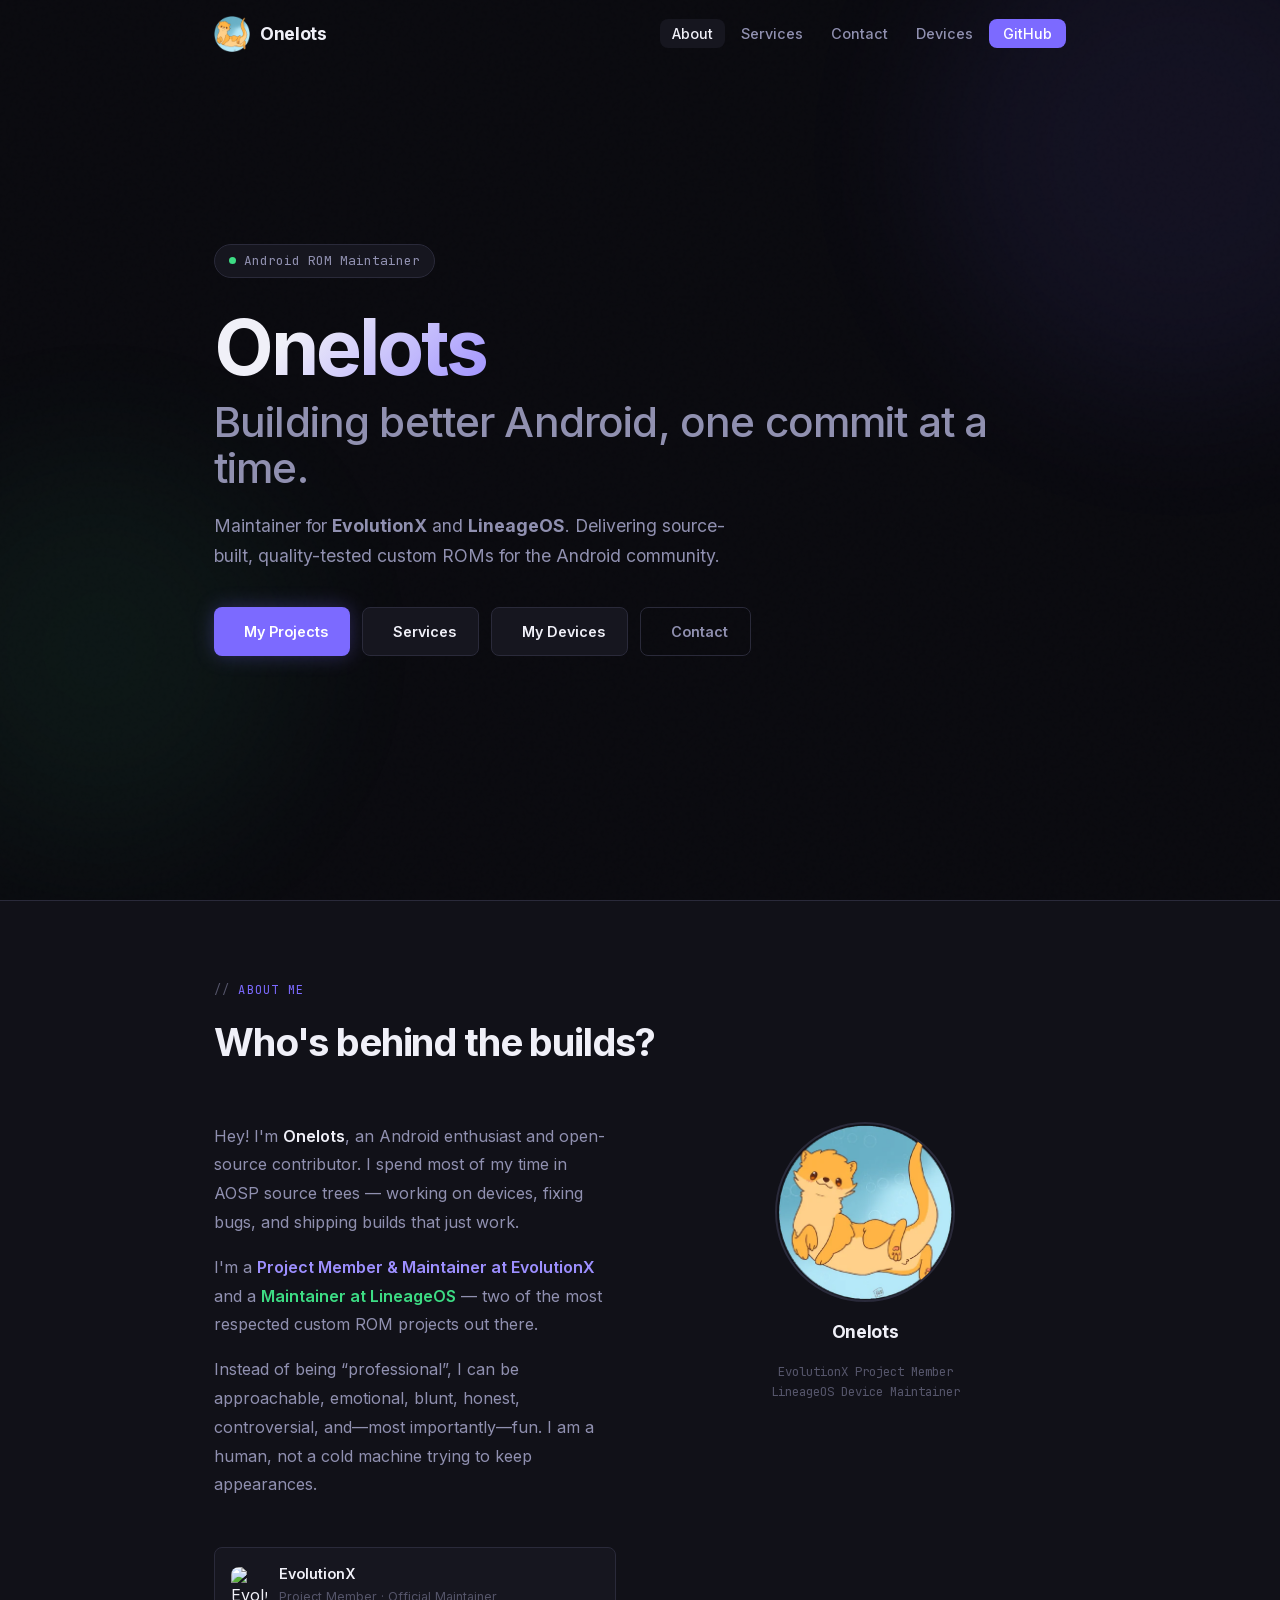
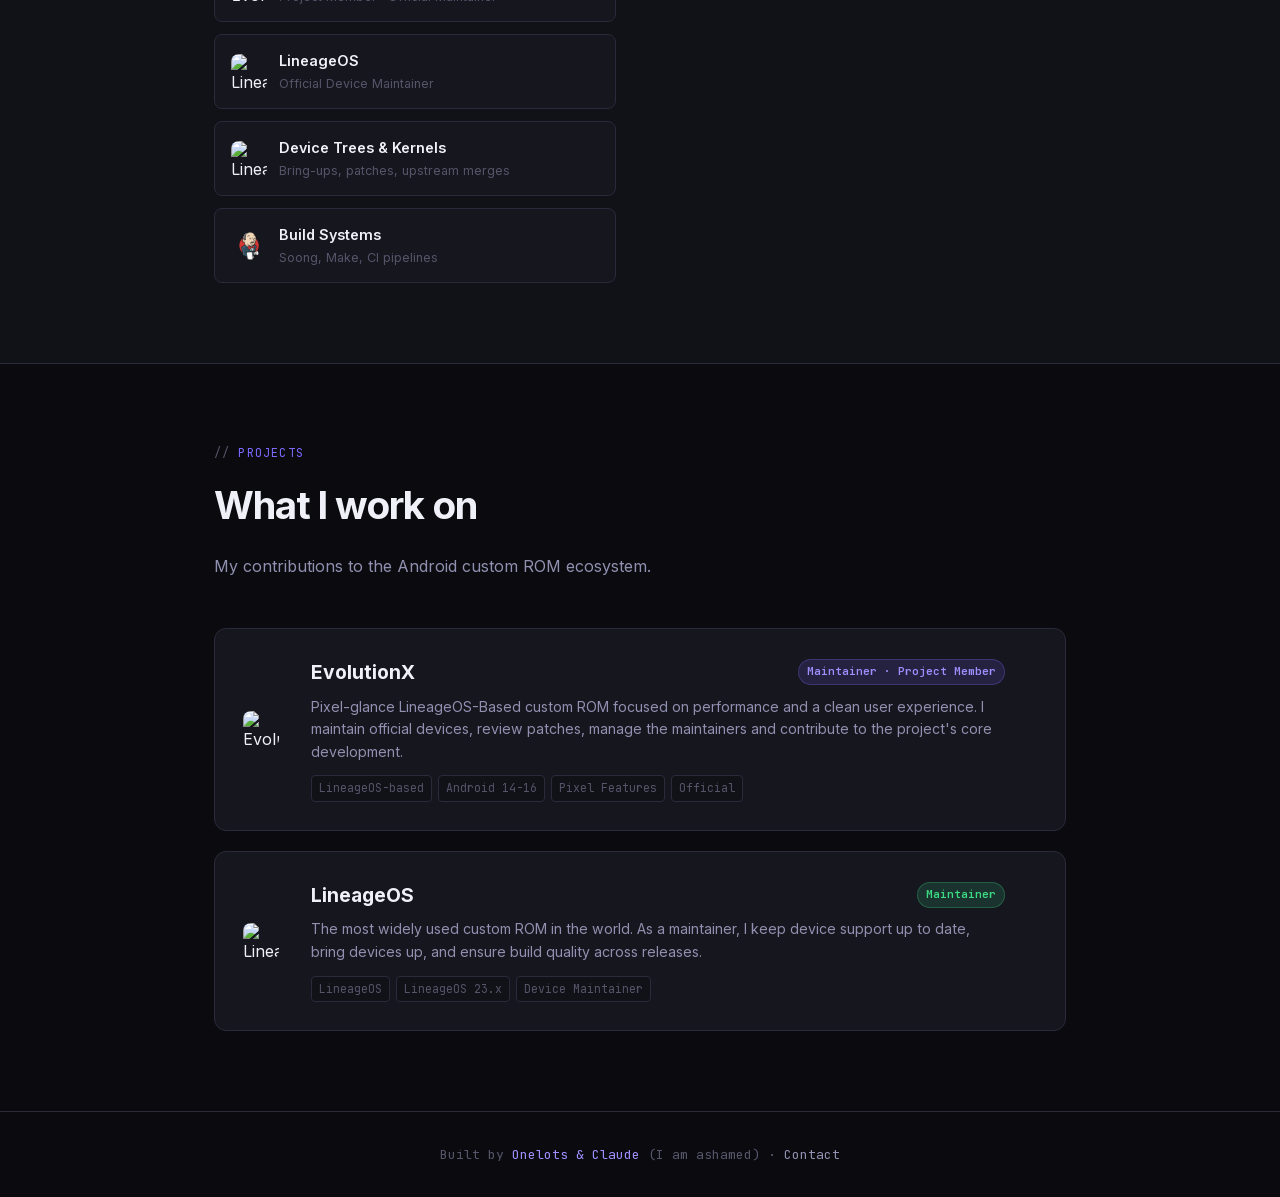
==== index.html @ 6914c59f "www: Self-host the fonts Change-Id: I9ab066a4219d191c04731a3b0b9db0d600e67d98 Signed-off-by: Onelots" ====
<!DOCTYPE html>
<html lang="en">
<head>
    <meta name="description" content="Maintainer for EvolutionX and LineageOS. Building better Android, one commit at a time.">
    <meta name="author" content="Onelots">

    <meta property="og:type" content="website">
    <meta property="og:site_name" content="Onelots">
    <meta property="og:url" content="https://onelots.org/index.html">
    <meta property="og:title" content="Onelots — Android ROM Maintainer">
    <meta property="og:description" content="Maintainer for EvolutionX and LineageOS. Building better Android, one commit at a time.">
    <meta property="og:image" content="https://github.com/onelots.png">
    <meta property="og:image:width" content="460">
    <meta property="og:image:height" content="460">
    <meta property="og:locale" content="en_US">

<meta name="theme-color" content="#167C80">
    <meta charset="UTF-8">
    <meta name="viewport" content="width=device-width, initial-scale=1.0">
    <title>Onelots — Android ROM Maintainer</title>
    <link rel="icon" type="image/png" href="img/onelots.png">
    <link rel="stylesheet" href="css/style.css">
    <link rel="preload" href="fonts/inter.woff2" as="font" type="font/woff2" crossorigin>
    <script src="https://unpkg.com/feather-icons"></script>
</head>
<body>

    <!-- HEADER -->
    <header id="main-header">
        <div class="container">
            <a href="index.html" class="logo">
                    <!-- Good ol' Onelots pfp -->
                    <img 
                        src="img/onelots.webp" 
                        alt="LineageOS" 
                        class="project-org-logo"
                    >
                Onelots
            </a>
            <nav>
                <ul>
                    <li><a href="index.html" class="active">About</a></li>
                    <li><a href="services.html">Services</a></li>
                    <li><a href="contact.html">Contact</a></li>
                    <li><a href="devices.html">Devices</a></li>
                    <li><a href="https://github.com/onelots" target="_blank" class="nav-cta">GitHub</a></li>
                </ul>
            </nav>
            <button class="mobile-menu-btn" id="mobileMenuBtn" aria-label="Menu">
                <i data-feather="menu"></i>
            </button>
        </div>
    </header>

    <!-- MOBILE NAV -->
    <div class="mobile-nav" id="mobileNav">
        <div class="mobile-nav-header">
            <a href="index.html" class="logo">onelots<span>.</span></a>
            <button class="mobile-close" id="mobileClose" aria-label="Close">
                <i data-feather="x" style="width:24px;height:24px;"></i>
            </button>
        </div>

        <nav class="mobile-nav-links">
            <a href="index.html"><span class="mn-num">01</span>About</a>
            <a href="services.html"><span class="mn-num">02</span>Services</a>
            <a href="contact.html"><span class="mn-num">03</span>Contact</a>
            <a href="devices.html"><span class="mn-num">04</span>Devices</a>
        </nav>

        <div class="mobile-nav-footer">
            <a href="https://github.com/onelots" target="_blank" class="mn-github">
                <i data-feather="github"></i> GitHub
            </a>
        </div>
    </div>

    <!-- HERO -->
    <section id="hero">
        <div class="hero-bg">
            <div class="hero-orb hero-orb-1"></div>
            <div class="hero-orb hero-orb-2"></div>
        </div>
        <div class="container">
            <div class="hero-content">
                <div class="hero-badge">
                    <span class="dot"></span>
                    Android ROM Maintainer
                </div>
                <h1 class="hero-title">
                    <span class="name">Onelots</span>
                    <span class="subtitle">Building better Android, one commit at a time.</span>
                </h1>
                <p class="hero-desc">
                    Maintainer for <strong>EvolutionX</strong> and <strong>LineageOS</strong>.
                    Delivering source-built, quality-tested custom ROMs for the Android community.
                </p>
                <div class="hero-actions">
                    <a href="#projects" class="btn btn-primary">
                        <i data-feather="layers"></i>
                        My Projects
                    </a>
                    <a href="services.html" class="btn btn-secondary">
                        <i data-feather="server"></i>
                        Services
                    </a>
                    <a href="devices.html" class="btn btn-secondary">
                        <i data-feather="smartphone"></i>
                        My Devices
                    </a>
                    <a href="contact.html" class="btn btn-ghost">
                        <i data-feather="send"></i>
                        Contact
                    </a>
                </div>
            </div>
        </div>
    </section>

    <div class="divider"></div>

    <!-- ABOUT -->
    <section id="about">
        <div class="container">
            <div class="section-header">
                <p class="section-label">About me</p>
                <h2 class="section-title">Who's behind the builds?</h2>
            </div>
            <div class="about-grid">
                <div class="about-text">
                    <p>
                        Hey! I'm <strong>Onelots</strong>, an Android enthusiast and open-source
                        contributor. I spend most of my time in AOSP source trees —
                        working on devices, fixing bugs, and shipping builds that just work.
                    </p>
                    <p>
                        I'm a <span class="highlight-accent">Project Member & Maintainer at EvolutionX</span>
                        and a <span class="highlight-green">Maintainer at LineageOS</span> — two of the
                        most respected custom ROM projects out there.
                    </p>
                    <p>
                        Instead of being “professional”, I can be approachable, emotional, blunt,
                        honest, controversial, and—most importantly—fun. I am a human, not a cold machine
                        trying to keep appearances.
                    </p>
                </div>

                <!-- Avatar + Info -->
            <div>
                <div class="about-avatar" style="margin-bottom: 24px;">
                    <div class="avatar-wrapper">
                        <div class="avatar-ring"></div>
                        <img src="img/onelots.webp" alt="Onelots" class="avatar-img" />
                    </div>
                    <div class="avatar-name">Onelots</div>
                    <div class="avatar-role">
                        EvolutionX Project Member<br>LineageOS Device Maintainer
                    </div>
                </div>
            </div>
                <div class="info-list">
                    <div class="info-item">
                    <!-- EvolutionX -->
                    <img 
                        src="https://github.com/evolution-x.png" 
                        alt="EvolutionX" 
                        class="project-org-logo"
                    >
                        <div class="info-content">
                            <div class="info-name">EvolutionX</div>
                            <div class="info-desc">Project Member · Official Maintainer</div>
                        </div>
                    </div>
                    <div class="info-item">
                    <!-- LineageOS -->
                    <img 
                        src="https://github.com/lineageos.png" 
                        alt="LineageOS" 
                        class="project-org-logo"
                    >
                        <div class="info-content">
                            <div class="info-name">LineageOS</div>
                            <div class="info-desc">Official Device Maintainer</div>
                        </div>
                    </div>
                    <div class="info-item">
                    <!-- Device trees etc : Gerrit is cool-ish -->
                    <img 
                        src="https://upload.wikimedia.org/wikipedia/commons/thumb/4/4d/Gerrit_icon.svg/1280px-Gerrit_icon.svg.png" 
                        alt="LineageOS" 
                        class="project-org-logo"
                    >
                        <div class="info-content">
                            <div class="info-name">Device Trees & Kernels</div>
                            <div class="info-desc">Bring-ups, patches, upstream merges</div>
                        </div>
                    </div>
                    <div class="info-item">
                    <!-- Good ol' Jenkins -->
                    <img 
                        src="img/jenkins.png" 
                        alt="LineageOS" 
                        class="project-org-logo"
                    >
                        <div class="info-content">
                            <div class="info-name">Build Systems</div>
                            <div class="info-desc">Soong, Make, CI pipelines</div>
                        </div>
                    </div>
                </div>
            </div>
        </div>
    </section>

    <div class="divider"></div>

    <!-- PROJECTS -->
    <section id="projects">
        <div class="container">
            <div class="section-header">
                <p class="section-label">Projects</p>
                <h2 class="section-title">What I work on</h2>
                <p class="section-desc">
                    My contributions to the Android custom ROM ecosystem.
                </p>
            </div>
            <div class="projects-grid">
                <a href="https://evolution-x.org" target="_blank" class="project-card featured">
                    <!-- EvolutionX -->
                    <img 
                        src="https://github.com/evolution-x.png" 
                        alt="EvolutionX" 
                        class="project-org-logo"
                    >
                    <div class="project-body">
                        <div class="project-header">
                            <span class="project-name">EvolutionX</span>
                            <span class="project-badge badge-maintainer">Maintainer · Project Member</span>
                        </div>
                        <p class="project-desc">
                            Pixel-glance LineageOS-Based custom ROM focused on performance and a clean user
                            experience. I maintain official devices, review patches, manage the maintainers
                            and contribute to the project's core development.
                        </p>
                        <div class="project-tags">
                            <span class="tag">LineageOS-based</span>
                            <span class="tag">Android 14-16</span>
                            <span class="tag">Pixel Features</span>
                            <span class="tag">Official</span>
                        </div>
                    </div>
                    <i data-feather="arrow-up-right" class="project-arrow"></i>
                </a>
                <a href="https://lineageos.org" target="_blank" class="project-card featured">
                    <!-- LineageOS -->
                    <img 
                        src="https://github.com/lineageos.png" 
                        alt="LineageOS" 
                        class="project-org-logo"
                    >
                    <div class="project-body">
                        <div class="project-header">
                            <span class="project-name">LineageOS</span>
                            <span class="project-badge badge-member">Maintainer</span>
                        </div>
                        <p class="project-desc">
                            The most widely used custom ROM in the world. As a maintainer,
                            I keep device support up to date, bring devices up, and ensure
                            build quality across releases.
                        </p>
                        <div class="project-tags">
                            <span class="tag">LineageOS</span>
                            <span class="tag">LineageOS 23.x</span>
                            <span class="tag">Device Maintainer</span>
                        </div>
                    </div>
                    <i data-feather="arrow-up-right" class="project-arrow"></i>
                </a>
            </div>
        </div>
    </section>

    <!-- FOOTER -->
    <footer>
        <div class="container">
            <p>Built by <span>Onelots & Claude</span> (I am ashamed) · <a href="contact.html">Contact</a></p>
        </div>
    </footer>

    <script>
        feather.replace();
        const header = document.getElementById('main-header');
        window.addEventListener('scroll', () => {
            header.classList.toggle('scrolled', window.scrollY > 50);
        });
        const mobileMenuBtn = document.getElementById('mobileMenuBtn');
        const mobileNav = document.getElementById('mobileNav');
        const mobileClose = document.getElementById('mobileClose');
        mobileMenuBtn.addEventListener('click', () => { mobileNav.classList.add('active'); document.body.style.overflow = 'hidden'; });
        mobileClose.addEventListener('click', () => { mobileNav.classList.remove('active'); document.body.style.overflow = ''; });
        document.querySelectorAll('.mobile-nav a').forEach(l => l.addEventListener('click', () => { mobileNav.classList.remove('active'); document.body.style.overflow = ''; }));
        document.querySelectorAll('a[href^="#"]').forEach(a => {
            a.addEventListener('click', function(e) {
                e.preventDefault();
                const t = document.querySelector(this.getAttribute('href'));
                if (t) window.scrollTo({ top: t.offsetTop - 80, behavior: 'smooth' });
            });
        });
    </script>
</body>
</html>
---- css/style.css ----
/* ============================================
   RESET & BASE
============================================ */
*, *::before, *::after {
    margin: 0;
    padding: 0;
    box-sizing: border-box;
}

@font-face {
    font-family: 'Inter';
    font-weight: 400 700;
    font-display: swap;
    src: url(../fonts/inter.woff2) format('woff2');
}

@font-face {
    font-family: 'JetBrains Mono';
    font-weight: 400 600;
    font-display: swap;
    src: url(../fonts/jetbrains-mono.woff2) format('woff2');
}

:root {
    --bg-primary: #0a0a0f;
    --bg-secondary: #111118;
    --bg-card: #16161f;
    --bg-card-hover: #1c1c28;
    --border: #2a2a3a;
    --border-hover: #3d3d55;

    --accent: #7c6aff;
    --accent-light: #9d8fff;
    --accent-glow: rgba(124, 106, 255, 0.15);
    --accent-glow-strong: rgba(124, 106, 255, 0.3);

    --green: #3ddc84;
    --green-glow: rgba(61, 220, 132, 0.15);

    --text-primary: #f0f0f8;
    --text-secondary: #9090b0;
    --text-muted: #55556a;

    --font-main: 'Inter', sans-serif;
    --font-mono: 'JetBrains Mono', monospace;

    --radius: 12px;
    --radius-sm: 8px;
    --transition: 0.25s ease;
}

html {
    scroll-behavior: smooth;
}

body {
    background-color: var(--bg-primary);
    color: var(--text-primary);
    font-family: var(--font-main);
    line-height: 1.6;
    min-height: 100vh;
    overflow-x: hidden;
}

/* ============================================
   SCROLLBAR
============================================ */
::-webkit-scrollbar { width: 6px; }
::-webkit-scrollbar-track { background: var(--bg-primary); }
::-webkit-scrollbar-thumb { background: var(--border); border-radius: 3px; }
::-webkit-scrollbar-thumb:hover { background: var(--accent); }

/* ============================================
   LAYOUT
============================================ */
.container {
    max-width: 900px;
    margin: 0 auto;
    padding: 0 24px;
}

section {
    padding: 80px 0;
}

/* ============================================
   NOISE OVERLAY
============================================ */
body::before {
    content: '';
    position: fixed;
    inset: 0;
    background-image: url("data:image/svg+xml,%3Csvg viewBox='0 0 256 256' xmlns='http://www.w3.org/2000/svg'%3E%3Cfilter id='noise'%3E%3CfeTurbulence type='fractalNoise' baseFrequency='0.9' numOctaves='4' stitchTiles='stitch'/%3E%3C/filter%3E%3Crect width='100%25' height='100%25' filter='url(%23noise)' opacity='0.04'/%3E%3C/svg%3E");
    pointer-events: none;
    z-index: 0;
    opacity: 0.4;
}

/* ============================================
   HEADER / NAV
============================================ */
header {
    position: fixed;
    top: 0;
    left: 0;
    right: 0;
    z-index: 50;
    padding: 16px 0;
    transition: background var(--transition), border-color var(--transition);
    border-bottom: 1px solid transparent;
}

.mn-logo span {
    color: var(--accent);
}

header.scrolled {
    background: rgba(10, 10, 15, 0.85);
    backdrop-filter: blur(16px);
    -webkit-backdrop-filter: blur(16px);
    border-bottom-color: var(--border);
}

header .container {
    display: flex;
    align-items: center;
    justify-content: space-between;
}

.logo {
    display: flex;
    align-items: center;
    gap: 10px;
    text-decoration: none;
    color: var(--text-primary);
    font-weight: 700;
    font-size: 1.1rem;
    letter-spacing: -0.02em;
}

.logo-icon {
    width: 32px;
    height: 32px;
    background: linear-gradient(135deg, var(--accent), var(--green));
    border-radius: 8px;
    display: flex;
    align-items: center;
    justify-content: center;
}

.logo-icon svg {
    width: 16px;
    height: 16px;
    color: white;
    stroke: white;
}

nav ul {
    display: flex;
    list-style: none;
    gap: 4px;
}

nav ul a {
    text-decoration: none;
    color: var(--text-secondary);
    font-size: 0.9rem;
    font-weight: 500;
    padding: 6px 12px;
    border-radius: var(--radius-sm);
    transition: color var(--transition), background var(--transition);
}

nav ul a:hover,
nav ul a.active {
    color: var(--text-primary);
    background: var(--bg-card);
}

.nav-cta {
    background: var(--accent) !important;
    color: white !important;
    padding: 6px 14px !important;
}

.nav-cta:hover {
    background: var(--accent-light) !important;
}

/* Mobile nav */
.mobile-menu-btn {
    display: none;
    background: none;
    border: none;
    color: var(--text-primary);
    cursor: pointer;
    padding: 4px;
}

.mobile-nav {
    display: none;
    position: fixed;
    inset: 0;
    background: rgba(10, 10, 15, 0.98);
    z-index: 99;
    flex-direction: column;
    padding: 24px 32px 40px;
    backdrop-filter: blur(12px);
}

.mobile-nav.active {
    display: flex;
}

.mobile-nav-header {
    display: flex;
    align-items: center;
    justify-content: space-between;
    margin-bottom: 48px;
}

.mobile-close {
    background: none;
    border: 1px solid var(--border);
    border-radius: 6px;
    color: var(--text-primary);
    cursor: pointer;
    padding: 6px;
    display: flex;
    align-items: center;
    justify-content: center;
    transition: border-color var(--transition), color var(--transition);
}

.mobile-close:hover {
    border-color: var(--accent);
    color: var(--accent);
}

.mobile-nav-links {
    display: flex;
    flex-direction: column;
    gap: 8px;
    flex: 1;
}

.mobile-nav-links a {
    display: flex;
    align-items: center;
    gap: 16px;
    text-decoration: none;
    color: var(--text-secondary);
    font-size: 1.6rem;
    font-weight: 700;
    padding: 12px 0;
    border-bottom: 1px solid var(--border);
    transition: color var(--transition);
    letter-spacing: -0.02em;
}

.mobile-nav-links a:hover {
    color: var(--text-primary);
}

.mn-num {
    font-family: var(--font-mono);
    font-size: 0.75rem;
    color: var(--accent);
    font-weight: 400;
    width: 24px;
}

.mobile-nav-footer {
    padding-top: 24px;
}

.mn-github {
    display: inline-flex;
    align-items: center;
    gap: 8px;
    text-decoration: none;
    color: var(--text-muted);
    font-family: var(--font-mono);
    font-size: 0.875rem;
    transition: color var(--transition);
}

.mn-github:hover {
    color: var(--accent);
}

.mn-github svg {
    width: 16px;
    height: 16px;
}

/* ============================================
   HERO
============================================ */
#hero {
    min-height: 100vh;
    display: flex;
    align-items: center;
    position: relative;
    padding: 0;
}

.hero-bg {
    position: absolute;
    inset: 0;
    overflow: hidden;
    pointer-events: none;
}

.hero-orb {
    position: absolute;
    border-radius: 50%;
    filter: blur(80px);
}

.hero-orb-1 {
    width: 500px;
    height: 500px;
    background: var(--accent);
    top: -100px;
    right: -150px;
    opacity: 0.08;
}

.hero-orb-2 {
    width: 400px;
    height: 400px;
    background: var(--green);
    bottom: 50px;
    left: -100px;
    opacity: 0.06;
}

.hero-content {
    position: relative;
    z-index: 1;
}

.hero-badge {
    display: inline-flex;
    align-items: center;
    gap: 8px;
    background: var(--bg-card);
    border: 1px solid var(--border);
    border-radius: 100px;
    padding: 6px 14px;
    font-size: 0.8rem;
    color: var(--text-secondary);
    margin-bottom: 28px;
    font-family: var(--font-mono);
}

.hero-badge .dot {
    width: 7px;
    height: 7px;
    background: var(--green);
    border-radius: 50%;
    animation: pulse 2s infinite;
}

@keyframes pulse {
    0%, 100% { opacity: 1; transform: scale(1); }
    50% { opacity: 0.5; transform: scale(0.8); }
}

.hero-title {
    font-size: clamp(2.8rem, 6vw, 5rem);
    font-weight: 700;
    letter-spacing: -0.04em;
    line-height: 1.1;
    margin-bottom: 20px;
}

.hero-title .name {
    background: linear-gradient(135deg, var(--text-primary) 30%, var(--accent-light));
    -webkit-background-clip: text;
    -webkit-text-fill-color: transparent;
    background-clip: text;
}

.hero-title .subtitle {
    color: var(--text-secondary);
    font-size: 0.55em;
    font-weight: 500;
    display: block;
    margin-top: 8px;
    letter-spacing: -0.02em;
    -webkit-text-fill-color: var(--text-secondary);
}

.hero-desc {
    font-size: 1.1rem;
    color: var(--text-secondary);
    max-width: 520px;
    margin-bottom: 36px;
    line-height: 1.7;
}

.hero-actions {
    display: flex;
    gap: 12px;
    flex-wrap: wrap;
}

/* ============================================
   BUTTONS
============================================ */
.btn {
    display: inline-flex;
    align-items: center;
    gap: 8px;
    padding: 12px 22px;
    border-radius: var(--radius-sm);
    font-size: 0.9rem;
    font-weight: 600;
    text-decoration: none;
    transition: all var(--transition);
    cursor: pointer;
    border: none;
}

.btn svg {
    width: 16px;
    height: 16px;
}

.btn-primary {
    background: var(--accent);
    color: white;
    box-shadow: 0 0 20px var(--accent-glow-strong);
}

.btn-primary:hover {
    background: var(--accent-light);
    box-shadow: 0 0 30px var(--accent-glow-strong);
    transform: translateY(-1px);
}

.btn-secondary {
    background: var(--bg-card);
    color: var(--text-primary);
    border: 1px solid var(--border);
}

.btn-secondary:hover {
    background: var(--bg-card-hover);
    border-color: var(--border-hover);
    transform: translateY(-1px);
}

.btn-ghost {
    background: transparent;
    color: var(--text-secondary);
    border: 1px solid var(--border);
}

.btn-ghost:hover {
    color: var(--text-primary);
    border-color: var(--border-hover);
    background: var(--bg-card);
}

/* ============================================
   SECTION HEADERS
============================================ */
.section-label {
    font-family: var(--font-mono);
    font-size: 0.75rem;
    color: var(--accent);
    text-transform: uppercase;
    letter-spacing: 0.1em;
    margin-bottom: 12px;
    display: flex;
    align-items: center;
    gap: 8px;
}

.section-label::before {
    content: '//';
    color: var(--text-muted);
}

.section-title {
    font-size: clamp(1.8rem, 3vw, 2.4rem);
    font-weight: 700;
    letter-spacing: -0.03em;
    margin-bottom: 16px;
}

.section-desc {
    color: var(--text-secondary);
    font-size: 1rem;
    max-width: 560px;
    line-height: 1.7;
}

.section-header {
    margin-bottom: 48px;
}

/* ============================================
   ABOUT SECTION
============================================ */
#about {
    background: var(--bg-secondary);
}

.about-grid {
    display: grid;
    grid-template-columns: 1fr 1fr;
    gap: 48px;
    align-items: start;
}

.about-text p {
    color: var(--text-secondary);
    margin-bottom: 16px;
    line-height: 1.8;
}

.about-text p:last-child {
    margin-bottom: 0;
}

.about-text strong {
    color: var(--text-primary);
    font-weight: 600;
}

.highlight-green {
    color: var(--green);
    font-weight: 600;
}

.highlight-accent {
    color: var(--accent-light);
    font-weight: 600;
}

/* ============================================
   ABOUT AVATAR
============================================ */
.about-avatar {
    display: flex;
    flex-direction: column;
    align-items: center;
    gap: 16px;
}

.avatar-wrapper {
    position: relative;
    width: 180px;
    height: 180px;
}

.avatar-img {
    width: 180px;
    height: 180px;
    border-radius: 50%;
    object-fit: cover;
    border: 2px solid var(--border);
    transition: border-color var(--transition);
    display: block;
}

.avatar-wrapper:hover .avatar-img {
    border-color: var(--accent);
}

.avatar-ring {
    position: absolute;
    inset: -6px;
    border-radius: 50%;
    background: conic-gradient(var(--accent), var(--green), var(--accent));
    z-index: -1;
    opacity: 0;
    transition: opacity var(--transition);
    animation: spin 4s linear infinite;
}

.avatar-wrapper:hover .avatar-ring {
    opacity: 1;
}

@keyframes spin {
    from { transform: rotate(0deg); }
    to { transform: rotate(360deg); }
}

.avatar-name {
    font-size: 1.1rem;
    font-weight: 700;
    color: var(--text-primary);
    letter-spacing: -0.02em;
}

.avatar-role {
    font-size: 0.78rem;
    font-family: var(--font-mono);
    color: var(--text-muted);
    text-align: center;
    line-height: 1.6;
}

/* Responsive fix */
@media (max-width: 768px) {
    .about-grid {
        grid-template-columns: 1fr;
    }
    .about-avatar {
        order: -1;
    }
}


/* ============================================
   INFO ITEMS (skills, etc)
============================================ */
.info-list {
    display: flex;
    flex-direction: column;
    gap: 12px;
}

.info-item {
    background: var(--bg-card);
    border: 1px solid var(--border);
    border-radius: var(--radius-sm);
    padding: 14px 16px;
    display: flex;
    align-items: center;
    gap: 12px;
    transition: border-color var(--transition), background var(--transition);
}

.info-item:hover {
    border-color: var(--border-hover);
    background: var(--bg-card-hover);
}

.info-icon {
    width: 36px;
    height: 36px;
    border-radius: 8px;
    display: flex;
    align-items: center;
    justify-content: center;
    flex-shrink: 0;
    font-size: 1.1rem;
}

.info-icon.green { background: var(--green-glow); }
.info-icon.accent { background: var(--accent-glow); }
.info-icon.blue { background: rgba(56, 189, 248, 0.12); }
.info-icon.orange { background: rgba(251, 146, 60, 0.12); }

.info-content {
    flex: 1;
}

.info-name {
    font-size: 0.9rem;
    font-weight: 600;
    color: var(--text-primary);
}

.info-desc {
    font-size: 0.78rem;
    color: var(--text-muted);
    margin-top: 2px;
}

/* ============================================
   PROJECT CARDS
============================================ */
.projects-grid {
    display: grid;
    grid-template-columns: 1fr 1fr;
    gap: 20px;
}

.project-card {
    background: var(--bg-card);
    border: 1px solid var(--border);
    border-radius: var(--radius);
    padding: 28px;
    text-decoration: none;
    color: inherit;
    transition: all var(--transition);
    position: relative;
    overflow: hidden;
    display: flex;
    flex-direction: column;
    gap: 16px;
}

.project-card::before {
    content: '';
    position: absolute;
    top: 0;
    left: 0;
    right: 0;
    height: 2px;
    background: linear-gradient(90deg, var(--accent), var(--green));
    opacity: 0;
    transition: opacity var(--transition);
}

.project-card:hover {
    border-color: var(--border-hover);
    background: var(--bg-card-hover);
    transform: translateY(-3px);
    box-shadow: 0 12px 40px rgba(0, 0, 0, 0.4);
}

.project-card:hover::before {
    opacity: 1;
}

.project-card.featured {
    grid-column: 1 / -1;
    flex-direction: row;
    align-items: center;
    gap: 32px;
}

.project-logo {
    width: 52px;
    height: 52px;
    border-radius: 12px;
    display: flex;
    align-items: center;
    justify-content: center;
    font-size: 1.6rem;
    flex-shrink: 0;
}

.project-logo.evox {
    background: linear-gradient(135deg, #7c6aff22, #7c6aff44);
    border: 1px solid #7c6aff44;
}

.project-logo.lineage {
    background: linear-gradient(135deg, #3ddc8422, #3ddc8444);
    border: 1px solid #3ddc8444;
}

.project-body { flex: 1; }

.project-header {
    display: flex;
    align-items: center;
    justify-content: space-between;
    gap: 12px;
    margin-bottom: 8px;
    flex-wrap: wrap;
}

.project-name {
    font-size: 1rem;
    font-weight: 700;
    color: var(--text-primary);
}

.project-card.featured .project-name {
    font-size: 1.2rem;
}

.project-badge {
    font-size: 0.7rem;
    font-weight: 600;
    font-family: var(--font-mono);
    padding: 3px 8px;
    border-radius: 100px;
}

.badge-maintainer {
    background: var(--accent-glow);
    color: var(--accent-light);
    border: 1px solid #7c6aff44;
}

.badge-member {
    background: var(--green-glow);
    color: var(--green);
    border: 1px solid #3ddc8444;
}

.project-desc {
    font-size: 0.88rem;
    color: var(--text-secondary);
    line-height: 1.6;
}

.project-tags {
    display: flex;
    gap: 6px;
    flex-wrap: wrap;
    margin-top: 12px;
}

.tag {
    font-size: 0.72rem;
    font-family: var(--font-mono);
    color: var(--text-muted);
    background: var(--bg-secondary);
    border: 1px solid var(--border);
    border-radius: 4px;
    padding: 3px 7px;
}

.project-arrow {
    color: var(--text-muted);
    transition: color var(--transition), transform var(--transition);
    flex-shrink: 0;
}

.project-card:hover .project-arrow {
    color: var(--accent);
    transform: translate(3px, -3px);
}

.project-org-logo {
    width: 36px;
    height: 36px;
    border-radius: 8px;
    object-fit: cover;
}

/* ============================================
   SERVICE CARDS (services.html)
============================================ */
.services-grid {
    display: grid;
    grid-template-columns: repeat(auto-fill, minmax(280px, 1fr));
    gap: 20px;
}

.service-card {
    background: var(--bg-card);
    border: 1px solid var(--border);
    border-radius: var(--radius);
    padding: 28px;
    text-decoration: none;
    color: inherit;
    transition: all var(--transition);
    display: flex;
    flex-direction: column;
    gap: 16px;
    position: relative;
    overflow: hidden;
}

.service-card::before {
    content: '';
    position: absolute;
    top: 0;
    left: 0;
    right: 0;
    height: 2px;
    opacity: 0;
    transition: opacity var(--transition);
}

.service-card:hover {
    border-color: var(--border-hover);
    background: var(--bg-card-hover);
    transform: translateY(-3px);
    box-shadow: 0 12px 40px rgba(0, 0, 0, 0.4);
}

.service-card:hover::before {
    opacity: 1;
}

.service-card.accent-line::before { background: var(--accent); }
.service-card.green-line::before { background: var(--green); }
.service-card.blue-line::before { background: #38bdf8; }
.service-card.orange-line::before { background: #fb923c; }
.service-card.purple-line::before { background: #9d00ff; }
.service-card.red-line::before { background: #C21D04; }

.service-icon {
    width: 44px;
    height: 44px;
    border-radius: 10px;
    display: flex;
    align-items: center;
    justify-content: center;
    font-size: 1.3rem;
    flex-shrink: 0;
}

.service-icon.accent {
    background: var(--accent-glow);
    border: 1px solid #7c6aff33;
}

.service-icon.green {
    background: var(--green-glow);
    border: 1px solid #3ddc8433;
}

.service-icon.blue {
    background: rgba(56, 189, 248, 0.12);
    border: 1px solid rgba(56, 189, 248, 0.2);
}

.service-icon.orange {
    background: rgba(251, 146, 60, 0.12);
    border: 1px solid rgba(251, 146, 60, 0.2);
}

.service-icon.purple {
    background: rgba(157, 0, 255, 0.12);
    border: 1px solid rgba(157, 0, 255, 0.2);
}

.service-icon.red {
    background: rgba(194, 29, 4, 0.12);
    border: 1px solid rgba(194, 29, 4, 0.2);
}

.service-name {
    font-size: 1.05rem;
    font-weight: 700;
    color: var(--text-primary);
}

.service-desc {
    font-size: 0.88rem;
    color: var(--text-secondary);
    line-height: 1.6;
}

.service-footer {
    margin-top: auto;
    display: flex;
    align-items: center;
    justify-content: space-between;
    gap: 8px;
}

.service-url {
    font-family: var(--font-mono);
    font-size: 0.75rem;
    color: var(--text-muted);
    overflow: hidden;
    text-overflow: ellipsis;
    white-space: nowrap;
}

.service-arrow {
    color: var(--text-muted);
    transition: color var(--transition), transform var(--transition);
    flex-shrink: 0;
}

.service-card:hover .service-arrow {
    color: var(--accent);
    transform: translate(3px, -3px);
}

.service-status {
    display: inline-flex;
    align-items: center;
    gap: 6px;
    font-family: var(--font-mono);
    font-size: 0.72rem;
    color: var(--green);
    background: var(--green-glow);
    border: 1px solid #3ddc8433;
    padding: 3px 10px;
    border-radius: 100px;
}

.service-status .dot {
    width: 6px;
    height: 6px;
    background: var(--green);
    border-radius: 50%;
    animation: pulse 2s infinite;
}

/* ============================================
   CONTACT CARDS
============================================ */
.contact-grid {
    display: grid;
    grid-template-columns: repeat(auto-fill, minmax(260px, 1fr));
    gap: 16px;
}

.contact-card {
    background: var(--bg-card);
    border: 1px solid var(--border);
    border-radius: var(--radius);
    padding: 20px 22px;
    text-decoration: none;
    color: inherit;
    display: flex;
    align-items: center;
    gap: 14px;
    transition: all var(--transition);
}

.contact-card:hover {
    border-color: var(--border-hover);
    background: var(--bg-card-hover);
    transform: translateY(-2px);
    box-shadow: 0 8px 30px rgba(0, 0, 0, 0.3);
}

.contact-icon {
    width: 40px;
    height: 40px;
    border-radius: 10px;
    display: flex;
    align-items: center;
    justify-content: center;
    flex-shrink: 0;
}

.contact-icon svg {
    width: 18px;
    height: 18px;
}

.contact-icon.github { background: rgba(255,255,255,0.08); color: var(--text-primary); }
.contact-icon.telegram { background: rgba(56, 189, 248, 0.12); color: #38bdf8; }
.contact-icon.discord { background: rgba(124, 106, 255, 0.12); color: var(--accent-light); }
.contact-icon.mail { background: rgba(251, 146, 60, 0.12); color: #fb923c; }
.contact-icon.paypal { background: rgba(56, 189, 248, 0.12); color: #38bdf8; }
.contact-icon.web { background: var(--green-glow); color: var(--green); }

.contact-info { flex: 1; }

.contact-name {
    font-size: 0.9rem;
    font-weight: 600;
    color: var(--text-primary);
}

.contact-handle {
    font-size: 0.78rem;
    color: var(--text-muted);
    font-family: var(--font-mono);
    margin-top: 2px;
}

.contact-arrow {
    color: var(--text-muted);
    transition: color var(--transition), transform var(--transition);
    flex-shrink: 0;
}

.contact-card:hover .contact-arrow {
    color: var(--accent);
    transform: translate(3px, -3px);
}

/* ============================================
   PAGE HERO (for sub-pages)
============================================ */
.page-hero {
    padding-top: 140px;
    padding-bottom: 40px;
}

/* ============================================
   DIVIDER
============================================ */
.divider {
    height: 1px;
    background: var(--border);
    margin: 0;
}

/* ============================================
   FOOTER
============================================ */
footer {
    padding: 32px 0;
    border-top: 1px solid var(--border);
    text-align: center;
}

footer p {
    color: var(--text-muted);
    font-size: 0.82rem;
    font-family: var(--font-mono);
}

footer span {
    color: var(--accent-light);
}

footer a {
    color: var(--text-secondary);
    text-decoration: none;
    transition: color var(--transition);
}

footer a:hover {
    color: var(--accent-light);
}

/* ============================================
   RESPONSIVE
============================================ */
@media (max-width: 768px) {
    section { padding: 60px 0; }
    nav ul { display: none; }
    .mobile-menu-btn { display: flex; }
    .about-grid { grid-template-columns: 1fr; gap: 32px; }
    .projects-grid { grid-template-columns: 1fr; }
    .project-card.featured { flex-direction: column; gap: 16px; }
    .services-grid { grid-template-columns: 1fr; }
    .contact-grid { grid-template-columns: 1fr; }
    .hero-title { font-size: 2.4rem; }
}

@media (max-width: 480px) {
    .hero-actions { flex-direction: column; }
    .btn { justify-content: center; }
}

/* ============================================
   DEVICES PAGE
============================================ */

.devices-header {
    padding-top: 140px;
    padding-bottom: 48px;
}

.devices-header .section-label {
    display: inline-flex;
    align-items: center;
    gap: 8px;
    font-family: var(--font-mono);
    font-size: 0.75rem;
    color: var(--accent-light);
    text-transform: uppercase;
    letter-spacing: 0.1em;
    margin-bottom: 16px;
}

.devices-header .section-label::before {
    content: '';
    width: 20px;
    height: 1px;
    background: var(--accent);
}

.devices-header h1 {
    font-size: 2.8rem;
    font-weight: 700;
    line-height: 1.1;
    margin-bottom: 16px;
}

.devices-header h1 span {
    background: linear-gradient(135deg, var(--accent), var(--accent-light));
    -webkit-background-clip: text;
    -webkit-text-fill-color: transparent;
    background-clip: text;
}

.devices-header p {
    color: var(--text-secondary);
    font-size: 1rem;
    max-width: 520px;
}

.devices-stats {
    display: flex;
    gap: 32px;
    margin-top: 32px;
    padding-top: 32px;
    border-top: 1px solid var(--border);
    flex-wrap: wrap;
}

.stat-item {
    display: flex;
    flex-direction: column;
    gap: 4px;
}

.stat-value {
    font-size: 1.6rem;
    font-weight: 700;
    font-family: var(--font-mono);
    color: var(--accent-light);
}

.stat-label {
    font-size: 0.75rem;
    color: var(--text-muted);
    text-transform: uppercase;
    letter-spacing: 0.08em;
}

.search-bar {
    margin-bottom: 24px;
}

.search-bar input {
    width: 100%;
    padding: 12px 16px;
    background: var(--surface);
    border: 1px solid var(--border);
    border-radius: 8px;
    color: var(--text-primary);
    font-family: var(--font-mono);
    font-size: 0.875rem;
    outline: none;
    transition: border-color 0.2s;
}

.search-bar input::placeholder {
    color: var(--text-muted);
}

.search-bar input:focus {
    border-color: var(--accent-light);
}

/* ============================================
   FILTERS
============================================ */

.filters-bar {
    display: flex;
    gap: 8px;
    margin-bottom: 32px;
    flex-wrap: wrap;
    align-items: center;
}

.filter-label {
    font-size: 0.75rem;
    color: var(--text-muted);
    font-family: var(--font-mono);
    margin-right: 4px;
}

.filter-btn {
    display: inline-flex;
    align-items: center;
    gap: 6px;
    padding: 6px 14px;
    border-radius: 999px;
    border: 1px solid var(--border);
    background: var(--bg-card);
    color: var(--text-secondary);
    font-size: 0.78rem;
    font-family: var(--font-mono);
    cursor: pointer;
    transition: all var(--transition);
}

.filter-btn:hover {
    border-color: var(--border-hover);
    color: var(--text-primary);
}

.filter-btn.active {
    border-color: var(--accent);
    background: var(--accent-glow);
    color: var(--accent-light);
}

.filter-btn.active.los {
    background: rgba(22, 124, 128, 0.15);
    border: 1px solid rgba(22, 124, 128, 0.4);
    color: #1a9ca1;
}

.filter-btn.active.evox {
    background: rgba(59, 130, 246, 0.1);
    border: 1px solid rgba(59, 130, 246, 0.25);
    color: #60a5fa;
}

.filter-dot {
    width: 6px;
    height: 6px;
    border-radius: 50%;
    background: currentColor;
}

/* ============================================
   DEVICES GRID
============================================ */

.devices-grid {
    display: grid;
    grid-template-columns: repeat(auto-fill, minmax(280px, 1fr));
    gap: 16px;
    padding-bottom: 80px;
}

.legend {
    display: flex;
    gap: 16px;
    margin-top: 12px;
    flex-wrap: wrap;
}

.legend-item {
    display: flex;
    align-items: center;
    gap: 6px;
    font-size: 0.8rem;
    color: var(--text-secondary);
}


/* ============================================
   DEVICE CARD
============================================ */

.device-card {
    background: var(--bg-card);
    border: 1px solid var(--border);
    border-radius: var(--radius);
    overflow: hidden;
    transition: border-color var(--transition), background var(--transition), transform var(--transition);
}

.device-card:hover {
    border-color: var(--border-hover);
    background: var(--bg-card-hover);
    transform: translateY(-2px);
}

.device-image {
    width: 100%;
    height: 160px;
    background: var(--bg-secondary);
    display: flex;
    align-items: center;
    justify-content: center;
    position: relative;
    overflow: hidden;
    border-bottom: 1px solid var(--border);
}

.device-image img {
    width: 100%;
    height: 100%;
    object-fit: contain;
    object-position: center bottom; /* colle le phone en bas */
    padding: 8px 16px 0;
}

.device-placeholder {
    display: flex;
    flex-direction: column;
    align-items: center;
    justify-content: center;
    gap: 10px;
    width: 100%;
    height: 100%;
}

.device-placeholder-icon {
    width: 56px;
    height: 88px;
    border: 2px solid var(--border-hover);
    border-radius: 10px;
    position: relative;
    display: flex;
    align-items: center;
    justify-content: center;
}

.device-placeholder-icon::before {
    content: '';
    width: 20px;
    height: 3px;
    background: var(--border-hover);
    border-radius: 2px;
    position: absolute;
    top: 8px;
}

.device-placeholder-icon::after {
    content: '';
    width: 10px;
    height: 10px;
    border: 2px solid var(--border-hover);
    border-radius: 50%;
    position: absolute;
    bottom: 8px;
}

.device-placeholder-codename {
    font-family: var(--font-mono);
    font-size: 0.7rem;
    color: var(--text-muted);
    letter-spacing: 0.1em;
}

.device-card[data-roms*="lineageos"] .device-image {
    background: linear-gradient(160deg, var(--bg-secondary) 60%, rgba(61, 220, 132, 0.04));
}

.device-card[data-roms*="evolutionx"] .device-image {
    background: linear-gradient(160deg, var(--bg-secondary) 60%, rgba(248, 113, 113, 0.04));
}

.device-card[data-roms*="lineageos"][data-roms*="evolutionx"] .device-image {
    background: linear-gradient(160deg, var(--bg-secondary) 40%, rgba(61, 220, 132, 0.04), rgba(248, 113, 113, 0.04));
}

.device-body {
    padding: 16px;
    display: flex;
    flex-direction: column;
    gap: 12px;
}

.device-top {
    display: flex;
    align-items: flex-start;
    justify-content: space-between;
    gap: 8px;
}

.device-name-block {
    display: flex;
    flex-direction: column;
    gap: 4px;
    flex: 1;
    min-width: 0;
}

.device-brand {
    font-size: 0.7rem;
    color: var(--text-muted);
    text-transform: uppercase;
    letter-spacing: 0.1em;
    font-family: var(--font-mono);
}

.device-model {
    font-size: 0.95rem;
    font-weight: 600;
    color: var(--text-primary);
    line-height: 1.3;
}

.device-codenames {
    display: flex;
    flex-wrap: wrap;
    gap: 6px;
}

.codename-badge {
    display: inline-flex;
    align-items: center;
    padding: 3px 8px;
    background: rgba(124, 106, 255, 0.08);
    border: 1px solid rgba(124, 106, 255, 0.2);
    border-radius: 4px;
    font-family: var(--font-mono);
    font-size: 0.7rem;
    color: var(--accent-light);
}

.codename-badge.alias {
    background: rgba(144, 144, 176, 0.06);
    border-color: rgba(144, 144, 176, 0.15);
    color: var(--text-muted);
}

.device-roms {
    display: flex;
    gap: 6px;
    flex-wrap: wrap;
}

.rom-badge {
    display: inline-flex;
    align-items: center;
    gap: 5px;
    padding: 4px 10px;
    border-radius: 999px;
    font-size: 0.72rem;
    font-weight: 600;
    font-family: var(--font-mono);
    letter-spacing: 0.02em;
}

.rom-badge.lineageos {
    background: rgba(22, 124, 128, 0.15);
    border: 1px solid rgba(22, 124, 128, 0.4);
    color: #1a9ca1;
}

.rom-badge.evolutionx {
    background: rgba(59, 130, 246, 0.1);
    border: 1px solid rgba(59, 130, 246, 0.25);
    color: #60a5fa;
}


.rom-badge svg {
    width: 12px;
    height: 12px;
    flex-shrink: 0;
}

.device-aka {
    border-top: 1px solid var(--border);
    padding-top: 10px;
}

.aka-toggle {
    display: inline-flex;
    align-items: center;
    gap: 6px;
    font-size: 0.72rem;
    color: var(--text-muted);
    font-family: var(--font-mono);
    cursor: pointer;
    background: none;
    border: none;
    padding: 0;
    transition: color var(--transition);
    width: 100%;
    text-align: left;
}

.aka-toggle:hover {
    color: var(--text-secondary);
}

.aka-toggle svg {
    transition: transform var(--transition);
    flex-shrink: 0;
}

.aka-toggle.open svg {
    transform: rotate(180deg);
}

.aka-list {
    display: none;
    flex-direction: column;
    gap: 4px;
    margin-top: 10px;
}

.aka-list.open {
    display: flex;
}

.aka-item {
    font-size: 0.75rem;
    color: var(--text-secondary);
    padding: 4px 8px;
    background: var(--bg-secondary);
    border-radius: var(--radius-sm);
    font-family: var(--font-mono);
}

.device-status {
    width: 8px;
    height: 8px;
    border-radius: 50%;
    flex-shrink: 0;
    margin-top: 6px;
}

.device-status.active {
    background: var(--green);
    box-shadow: 0 0 6px rgba(61, 220, 132, 0.5);
}

.device-status.eol {
    background: #f87171;
    box-shadow: 0 0 6px rgba(248, 113, 113, 0.5);
}

.device-status.testing {
    background: #fbbf24;
    box-shadow: 0 0 6px rgba(251, 191, 36, 0.5);
}

.device-status.owned {
    background: #818cf8;
    box-shadow: 0 0 6px rgba(129, 140, 248, 0.5);
}

.device-status-legend {
    width: 8px;
    height: 8px;
    border-radius: 50%;
    flex-shrink: 0;
}

.device-status-legend.active {
    background: var(--green);
    box-shadow: 0 0 6px rgba(61, 220, 132, 0.5);
}

.device-status-legend.eol {
    background: #f87171;
    box-shadow: 0 0 6px rgba(248, 113, 113, 0.5);
}

.device-status-legend.testing {
    background: #fbbf24;
    box-shadow: 0 0 6px rgba(251, 191, 36, 0.5);
}

.device-status-legend.owned {
    background: #818cf8;
    box-shadow: 0 0 6px rgba(129, 140, 248, 0.5);
}

.devices-empty {
    grid-column: 1 / -1;
    text-align: center;
    padding: 64px 0;
    color: var(--text-muted);
    font-family: var(--font-mono);
    font-size: 0.85rem;
}

/* ============================================
   RESPONSIVE — DEVICES
============================================ */

@media (max-width: 768px) {
    .devices-header h1 { font-size: 2rem; }
    .devices-grid { grid-template-columns: 1fr; }
    .devices-stats { gap: 20px; }
}
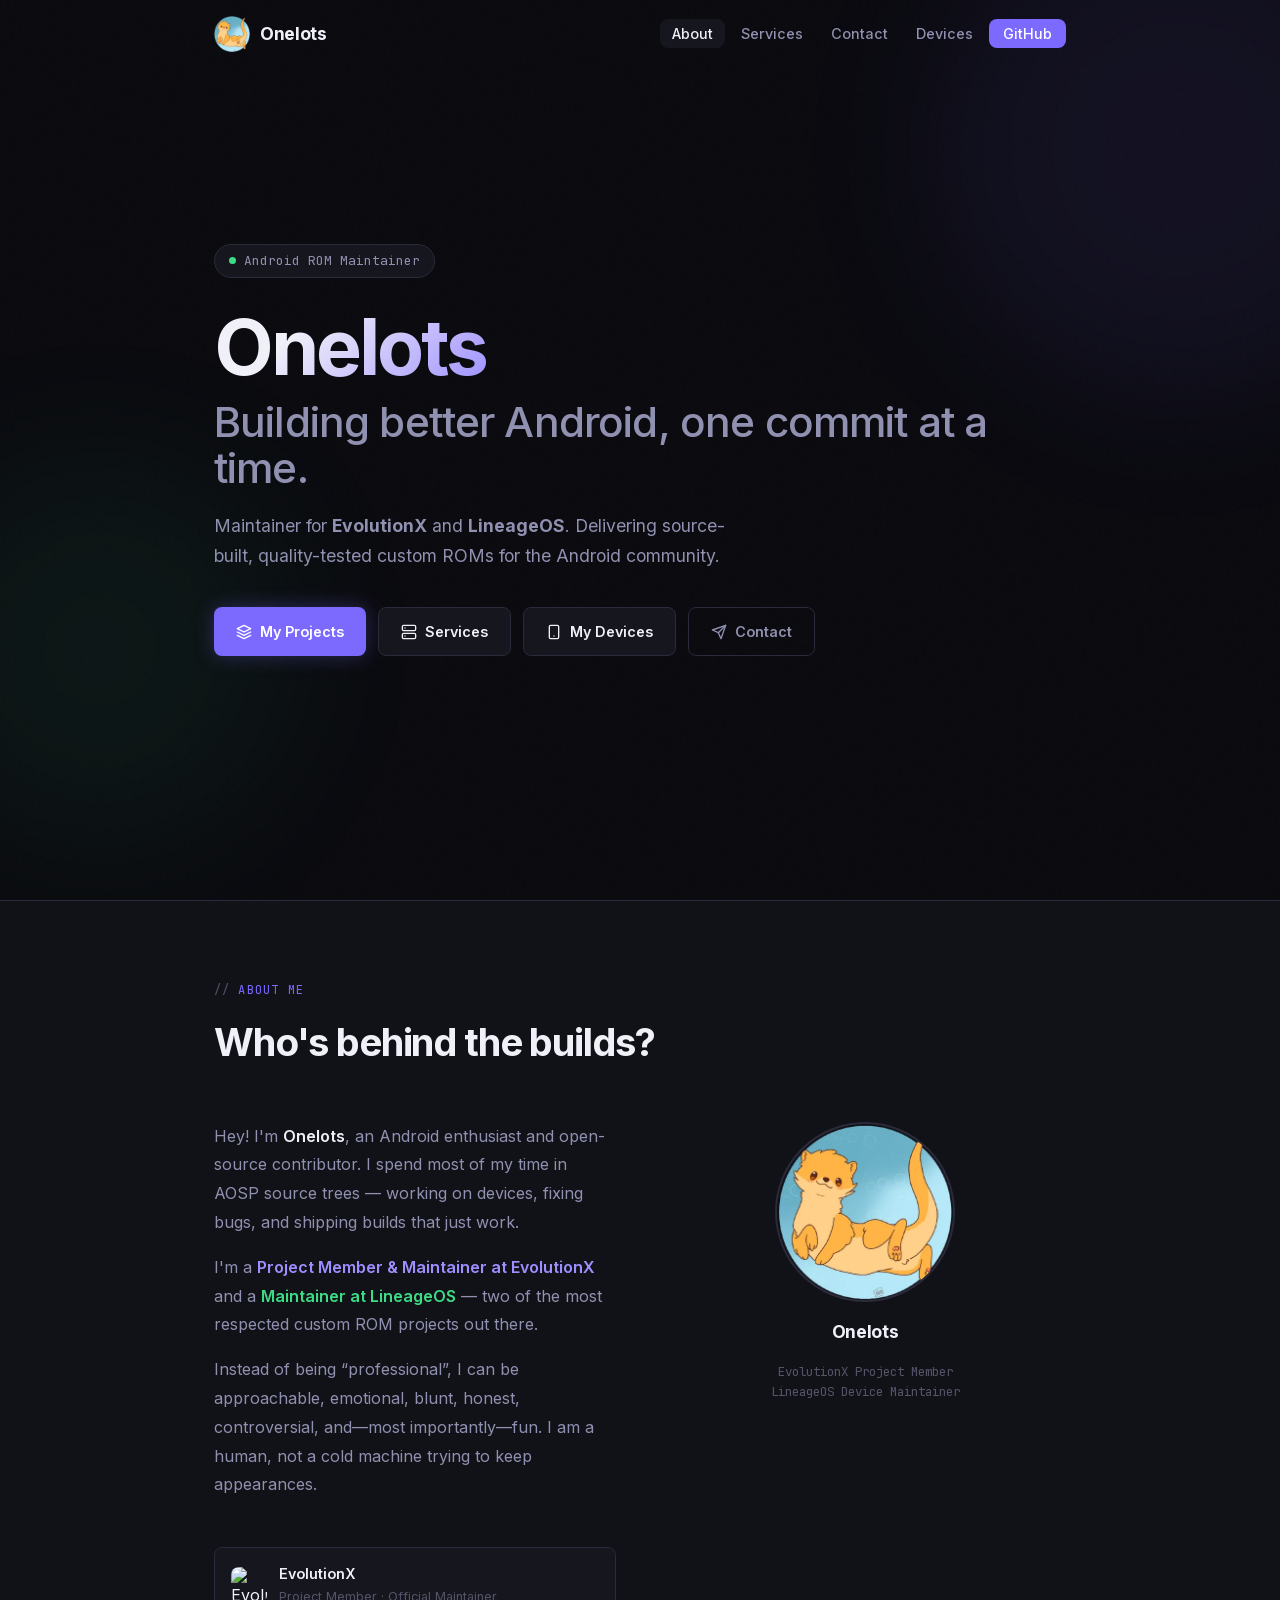
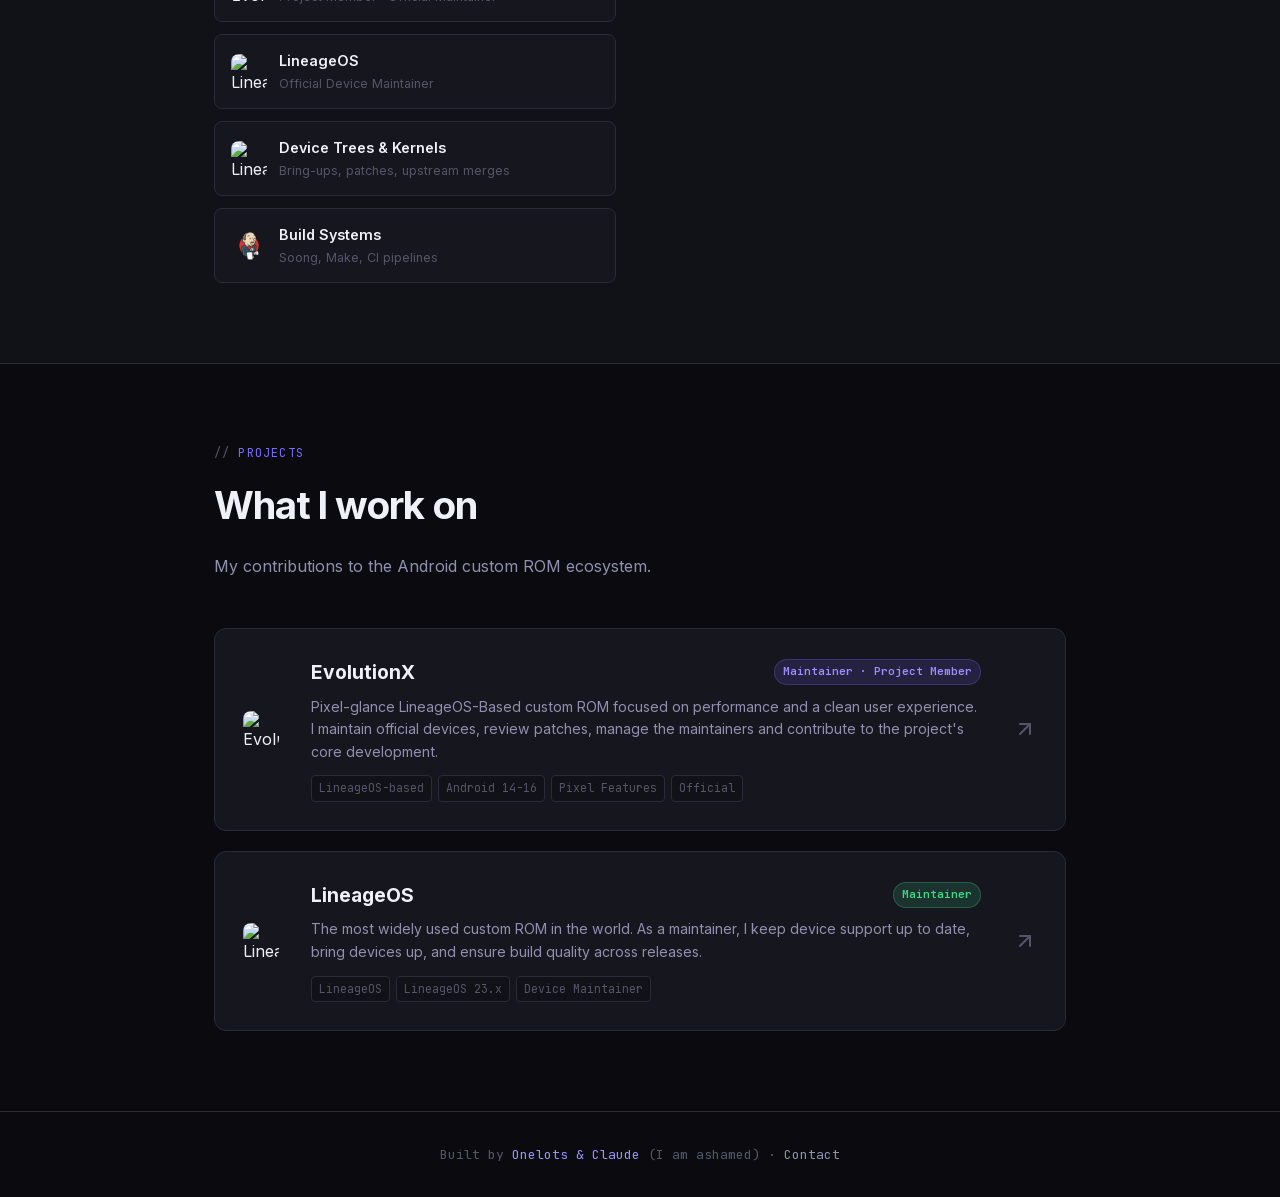
==== commit b87f8e12: "www: Inline the icons instead of loading feather-icons Change-Id: I4660998f127a4ce934203da3c9ed12fa1" ====
--- a/index.html
+++ b/index.html
@@ -21,9 +21,18 @@
     <link rel="icon" type="image/png" href="img/onelots.png">
     <link rel="stylesheet" href="css/style.css">
     <link rel="preload" href="fonts/inter.woff2" as="font" type="font/woff2" crossorigin>
-    <script src="https://unpkg.com/feather-icons"></script>
 </head>
 <body>
+    <svg xmlns="http://www.w3.org/2000/svg" style="display:none">
+        <symbol id="i-arrow-up-right" viewBox="0 0 24 24" fill="none" stroke="currentColor" stroke-width="2" stroke-linecap="round" stroke-linejoin="round"><line x1="7" y1="17" x2="17" y2="7"></line><polyline points="7 7 17 7 17 17"></polyline></symbol>
+        <symbol id="i-github" viewBox="0 0 24 24" fill="none" stroke="currentColor" stroke-width="2" stroke-linecap="round" stroke-linejoin="round"><path d="M9 19c-5 1.5-5-2.5-7-3m14 6v-3.87a3.37 3.37 0 0 0-.94-2.61c3.14-.35 6.44-1.54 6.44-7A5.44 5.44 0 0 0 20 4.77 5.07 5.07 0 0 0 19.91 1S18.73.65 16 2.48a13.38 13.38 0 0 0-7 0C6.27.65 5.09 1 5.09 1A5.07 5.07 0 0 0 5 4.77a5.44 5.44 0 0 0-1.5 3.78c0 5.42 3.3 6.61 6.44 7A3.37 3.37 0 0 0 9 18.13V22"></path></symbol>
+        <symbol id="i-layers" viewBox="0 0 24 24" fill="none" stroke="currentColor" stroke-width="2" stroke-linecap="round" stroke-linejoin="round"><polygon points="12 2 2 7 12 12 22 7 12 2"></polygon><polyline points="2 17 12 22 22 17"></polyline><polyline points="2 12 12 17 22 12"></polyline></symbol>
+        <symbol id="i-menu" viewBox="0 0 24 24" fill="none" stroke="currentColor" stroke-width="2" stroke-linecap="round" stroke-linejoin="round"><line x1="3" y1="12" x2="21" y2="12"></line><line x1="3" y1="6" x2="21" y2="6"></line><line x1="3" y1="18" x2="21" y2="18"></line></symbol>
+        <symbol id="i-send" viewBox="0 0 24 24" fill="none" stroke="currentColor" stroke-width="2" stroke-linecap="round" stroke-linejoin="round"><line x1="22" y1="2" x2="11" y2="13"></line><polygon points="22 2 15 22 11 13 2 9 22 2"></polygon></symbol>
+        <symbol id="i-server" viewBox="0 0 24 24" fill="none" stroke="currentColor" stroke-width="2" stroke-linecap="round" stroke-linejoin="round"><rect x="2" y="2" width="20" height="8" rx="2" ry="2"></rect><rect x="2" y="14" width="20" height="8" rx="2" ry="2"></rect><line x1="6" y1="6" x2="6.01" y2="6"></line><line x1="6" y1="18" x2="6.01" y2="18"></line></symbol>
+        <symbol id="i-smartphone" viewBox="0 0 24 24" fill="none" stroke="currentColor" stroke-width="2" stroke-linecap="round" stroke-linejoin="round"><rect x="5" y="2" width="14" height="20" rx="2" ry="2"></rect><line x1="12" y1="18" x2="12.01" y2="18"></line></symbol>
+        <symbol id="i-x" viewBox="0 0 24 24" fill="none" stroke="currentColor" stroke-width="2" stroke-linecap="round" stroke-linejoin="round"><line x1="18" y1="6" x2="6" y2="18"></line><line x1="6" y1="6" x2="18" y2="18"></line></symbol>
+    </svg>
 
     <!-- HEADER -->
     <header id="main-header">
@@ -47,7 +56,7 @@
                 </ul>
             </nav>
             <button class="mobile-menu-btn" id="mobileMenuBtn" aria-label="Menu">
-                <i data-feather="menu"></i>
+                <svg class="feather" width="24" height="24" aria-hidden="true"><use href="#i-menu"/></svg>
             </button>
         </div>
     </header>
@@ -57,7 +66,7 @@
         <div class="mobile-nav-header">
             <a href="index.html" class="logo">onelots<span>.</span></a>
             <button class="mobile-close" id="mobileClose" aria-label="Close">
-                <i data-feather="x" style="width:24px;height:24px;"></i>
+                <svg class="feather" style="width:24px;height:24px;" width="24" height="24" aria-hidden="true"><use href="#i-x"/></svg>
             </button>
         </div>
 
@@ -70,7 +79,7 @@
 
         <div class="mobile-nav-footer">
             <a href="https://github.com/onelots" target="_blank" class="mn-github">
-                <i data-feather="github"></i> GitHub
+                <svg class="feather" width="24" height="24" aria-hidden="true"><use href="#i-github"/></svg> GitHub
             </a>
         </div>
     </div>
@@ -97,19 +106,19 @@
                 </p>
                 <div class="hero-actions">
                     <a href="#projects" class="btn btn-primary">
-                        <i data-feather="layers"></i>
+                        <svg class="feather" width="24" height="24" aria-hidden="true"><use href="#i-layers"/></svg>
                         My Projects
                     </a>
                     <a href="services.html" class="btn btn-secondary">
-                        <i data-feather="server"></i>
+                        <svg class="feather" width="24" height="24" aria-hidden="true"><use href="#i-server"/></svg>
                         Services
                     </a>
                     <a href="devices.html" class="btn btn-secondary">
-                        <i data-feather="smartphone"></i>
+                        <svg class="feather" width="24" height="24" aria-hidden="true"><use href="#i-smartphone"/></svg>
                         My Devices
                     </a>
                     <a href="contact.html" class="btn btn-ghost">
-                        <i data-feather="send"></i>
+                        <svg class="feather" width="24" height="24" aria-hidden="true"><use href="#i-send"/></svg>
                         Contact
                     </a>
                 </div>
@@ -249,7 +258,7 @@
                             <span class="tag">Official</span>
                         </div>
                     </div>
-                    <i data-feather="arrow-up-right" class="project-arrow"></i>
+                    <svg class="feather project-arrow" width="24" height="24" aria-hidden="true"><use href="#i-arrow-up-right"/></svg>
                 </a>
                 <a href="https://lineageos.org" target="_blank" class="project-card featured">
                     <!-- LineageOS -->
@@ -274,7 +283,7 @@
                             <span class="tag">Device Maintainer</span>
                         </div>
                     </div>
-                    <i data-feather="arrow-up-right" class="project-arrow"></i>
+                    <svg class="feather project-arrow" width="24" height="24" aria-hidden="true"><use href="#i-arrow-up-right"/></svg>
                 </a>
             </div>
         </div>
@@ -288,7 +297,6 @@
     </footer>
 
     <script>
-        feather.replace();
         const header = document.getElementById('main-header');
         window.addEventListener('scroll', () => {
             header.classList.toggle('scrolled', window.scrollY > 50);
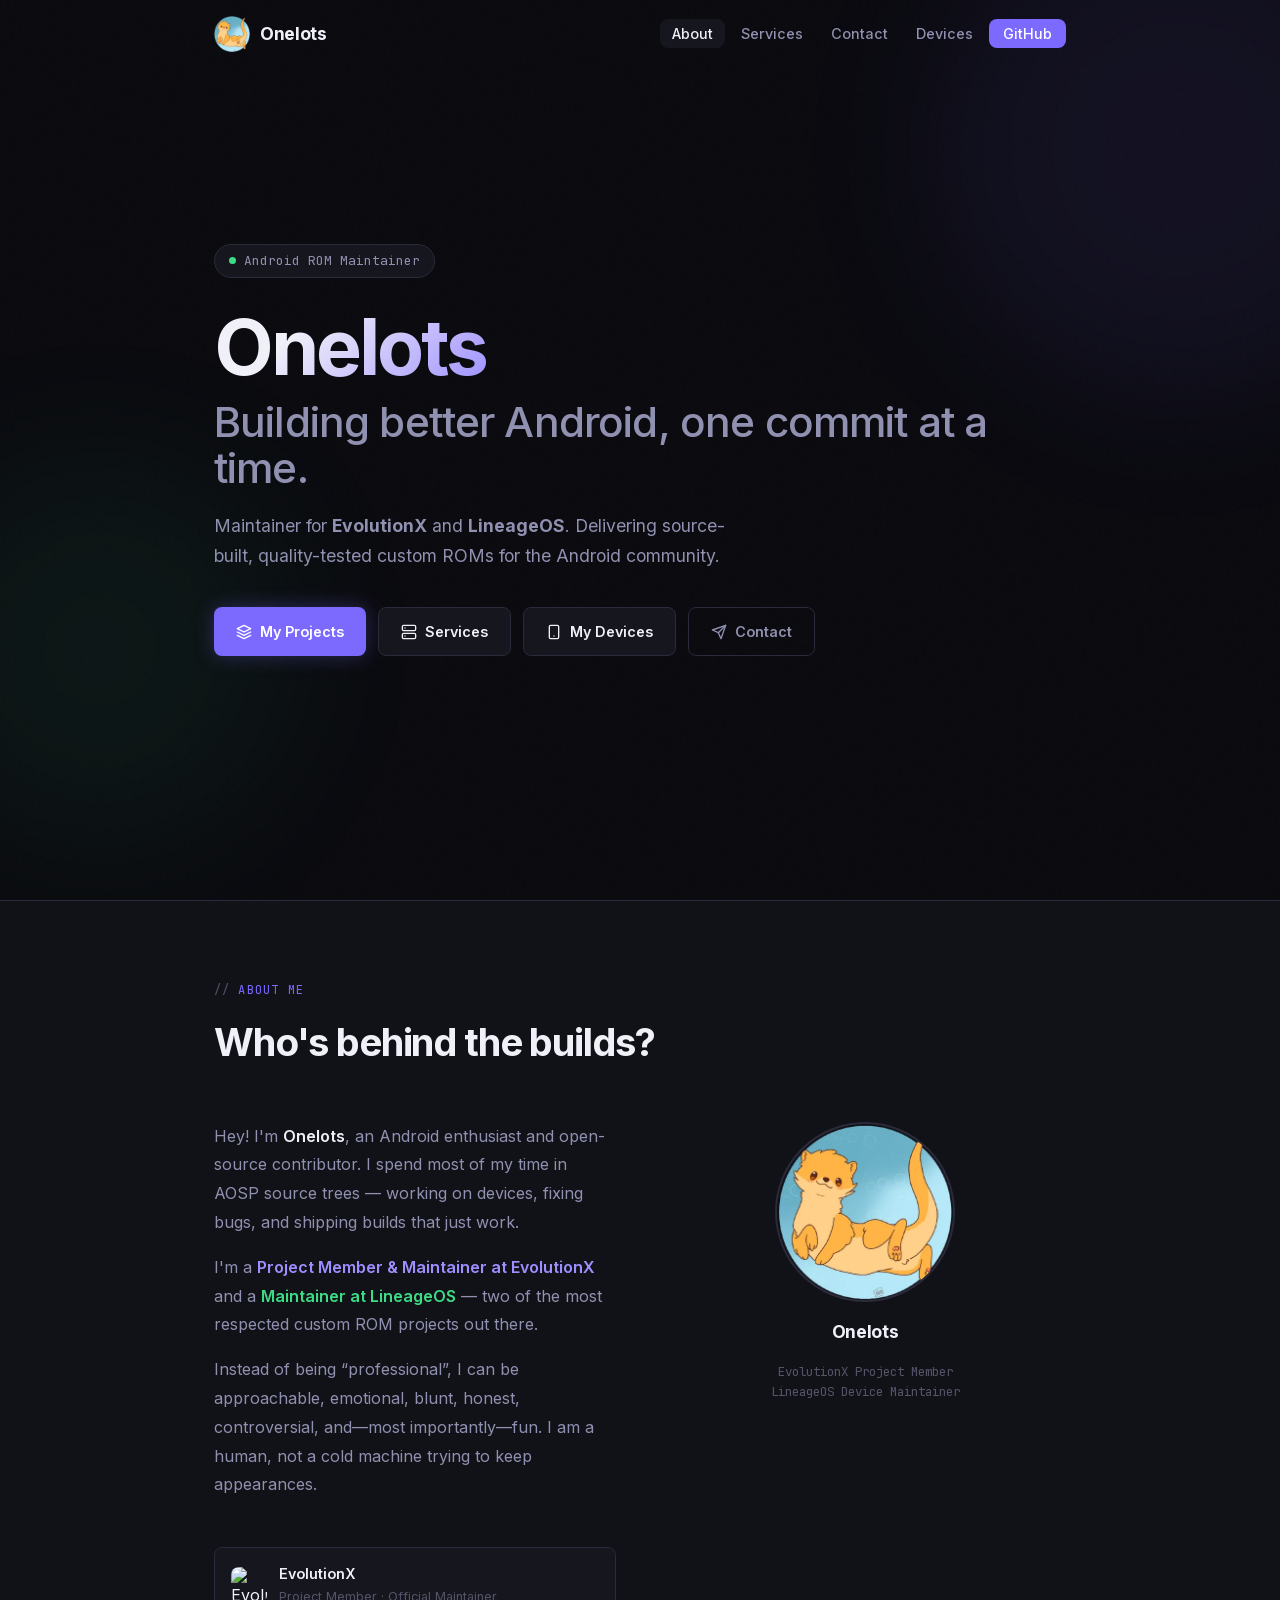
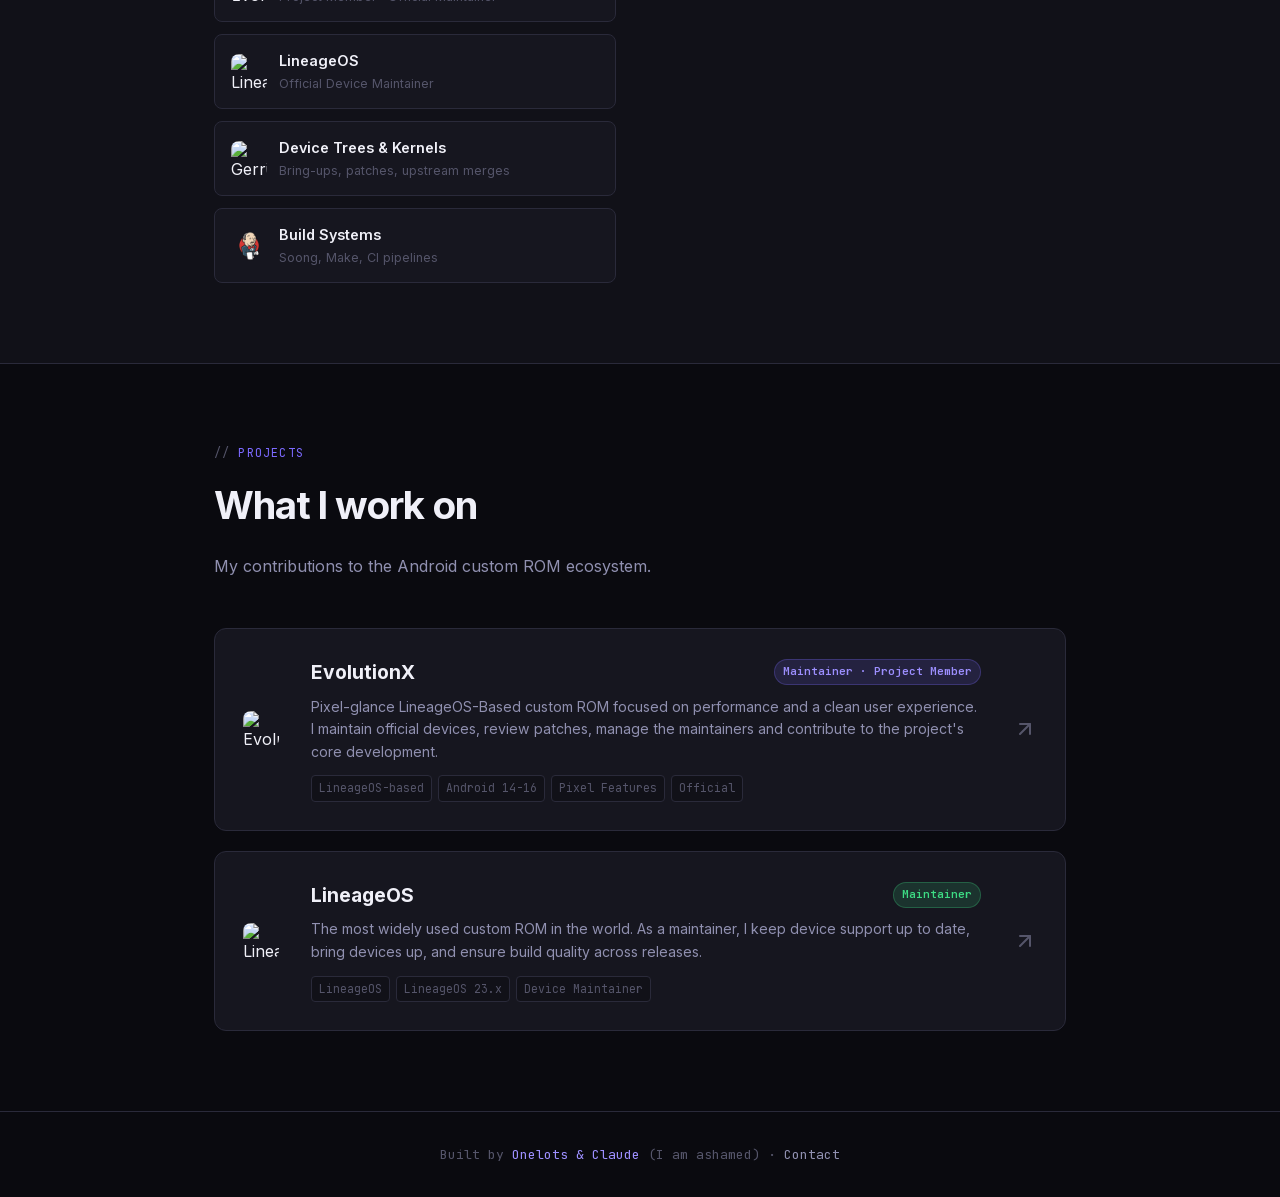
==== commit 8927484e: "www: html: Fix the image alt texts Change-Id: I05c7b18de897650eb444d8e339bdd97f3001614d Signed-off-b" ====
--- a/index.html
+++ b/index.html
@@ -1,6 +1,8 @@
 <!DOCTYPE html>
 <html lang="en">
 <head>
+    <meta charset="UTF-8">
+    <meta name="viewport" content="width=device-width, initial-scale=1.0">
     <meta name="description" content="Maintainer for EvolutionX and LineageOS. Building better Android, one commit at a time.">
     <meta name="author" content="Onelots">
 
@@ -14,9 +16,7 @@
     <meta property="og:image:height" content="460">
     <meta property="og:locale" content="en_US">
 
-<meta name="theme-color" content="#167C80">
-    <meta charset="UTF-8">
-    <meta name="viewport" content="width=device-width, initial-scale=1.0">
+    <meta name="theme-color" content="#0a0a0f">
     <title>Onelots — Android ROM Maintainer</title>
     <link rel="icon" type="image/png" href="img/onelots.png">
     <link rel="stylesheet" href="css/style.css">
@@ -41,7 +41,7 @@
                     <!-- Good ol' Onelots pfp -->
                     <img 
                         src="img/onelots.webp" 
-                        alt="LineageOS" 
+                        alt="" 
                         class="project-org-logo"
                     >
                 Onelots
@@ -196,7 +196,7 @@
                     <!-- Device trees etc : Gerrit is cool-ish -->
                     <img 
                         src="https://upload.wikimedia.org/wikipedia/commons/thumb/4/4d/Gerrit_icon.svg/1280px-Gerrit_icon.svg.png" 
-                        alt="LineageOS" 
+                        alt="Gerrit" 
                         class="project-org-logo"
                     >
                         <div class="info-content">
@@ -208,7 +208,7 @@
                     <!-- Good ol' Jenkins -->
                     <img 
                         src="img/jenkins.png" 
-                        alt="LineageOS" 
+                        alt="Jenkins" 
                         class="project-org-logo"
                     >
                         <div class="info-content">
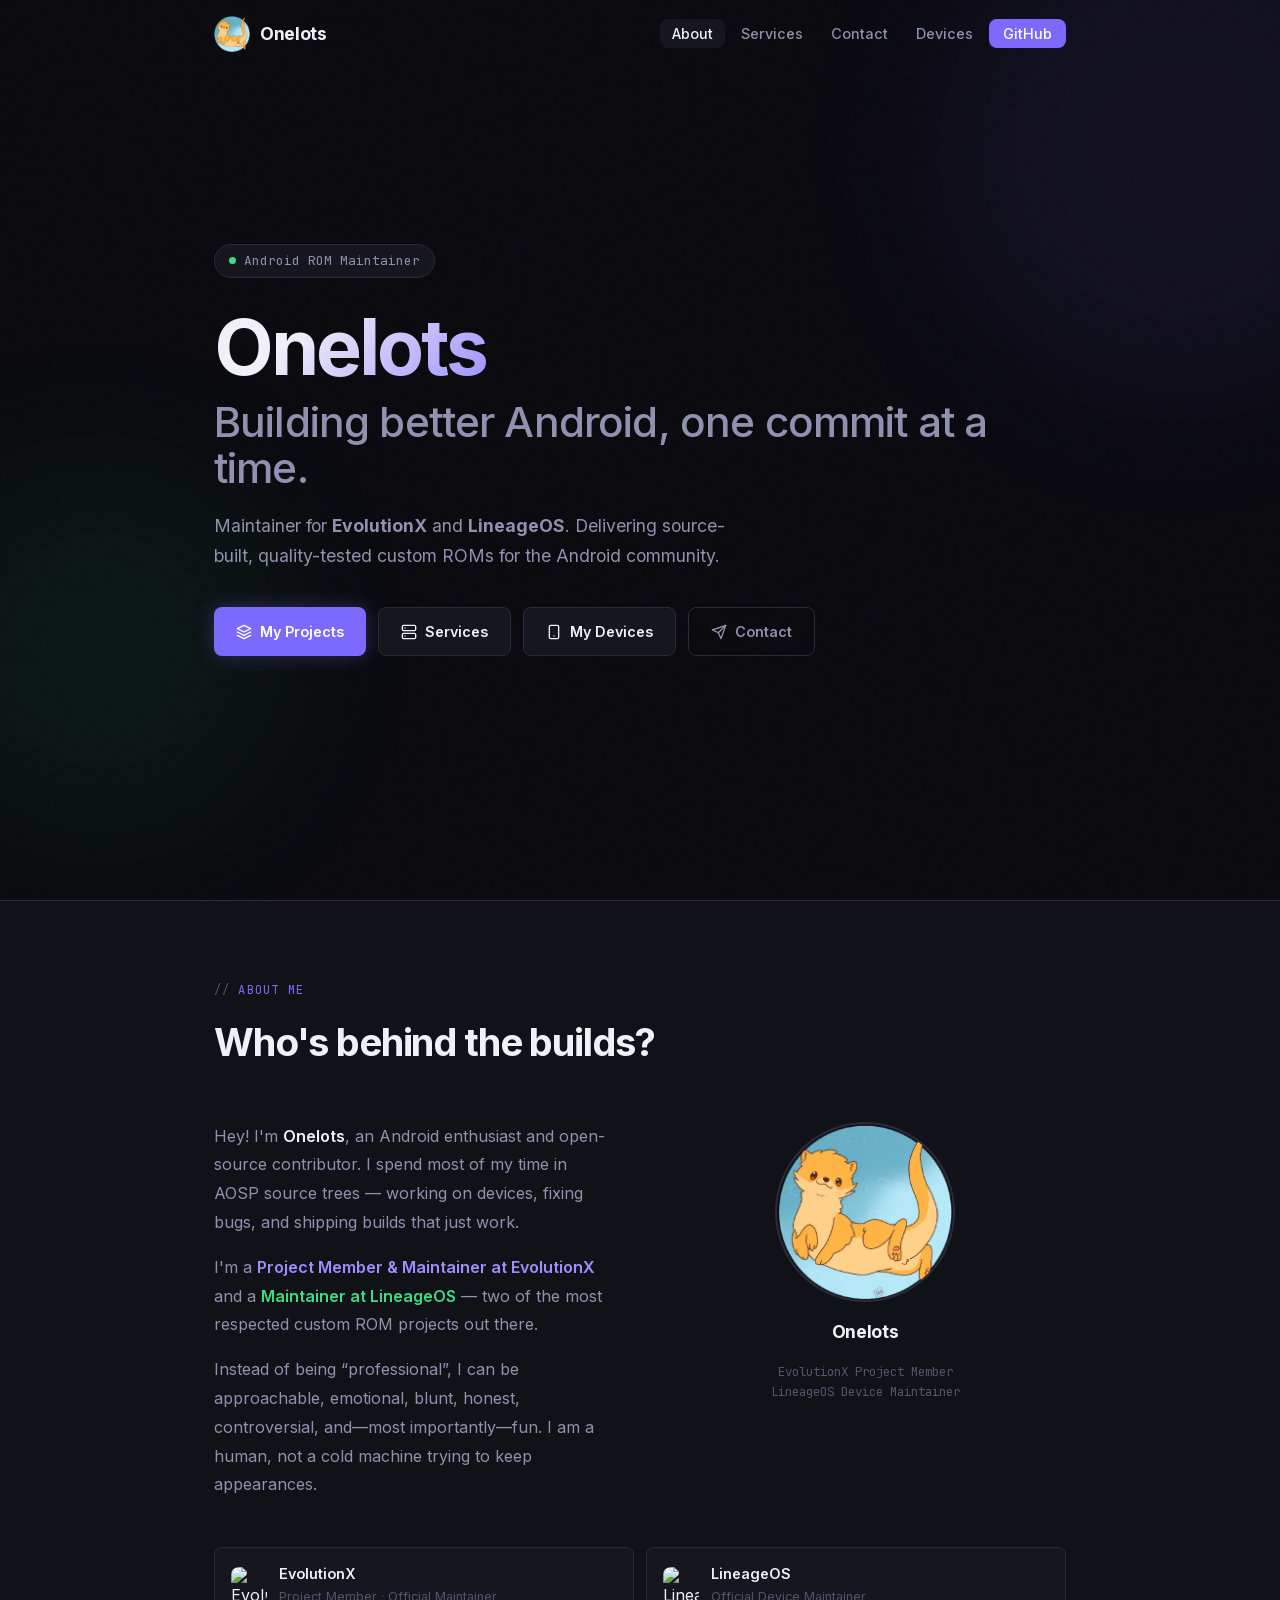
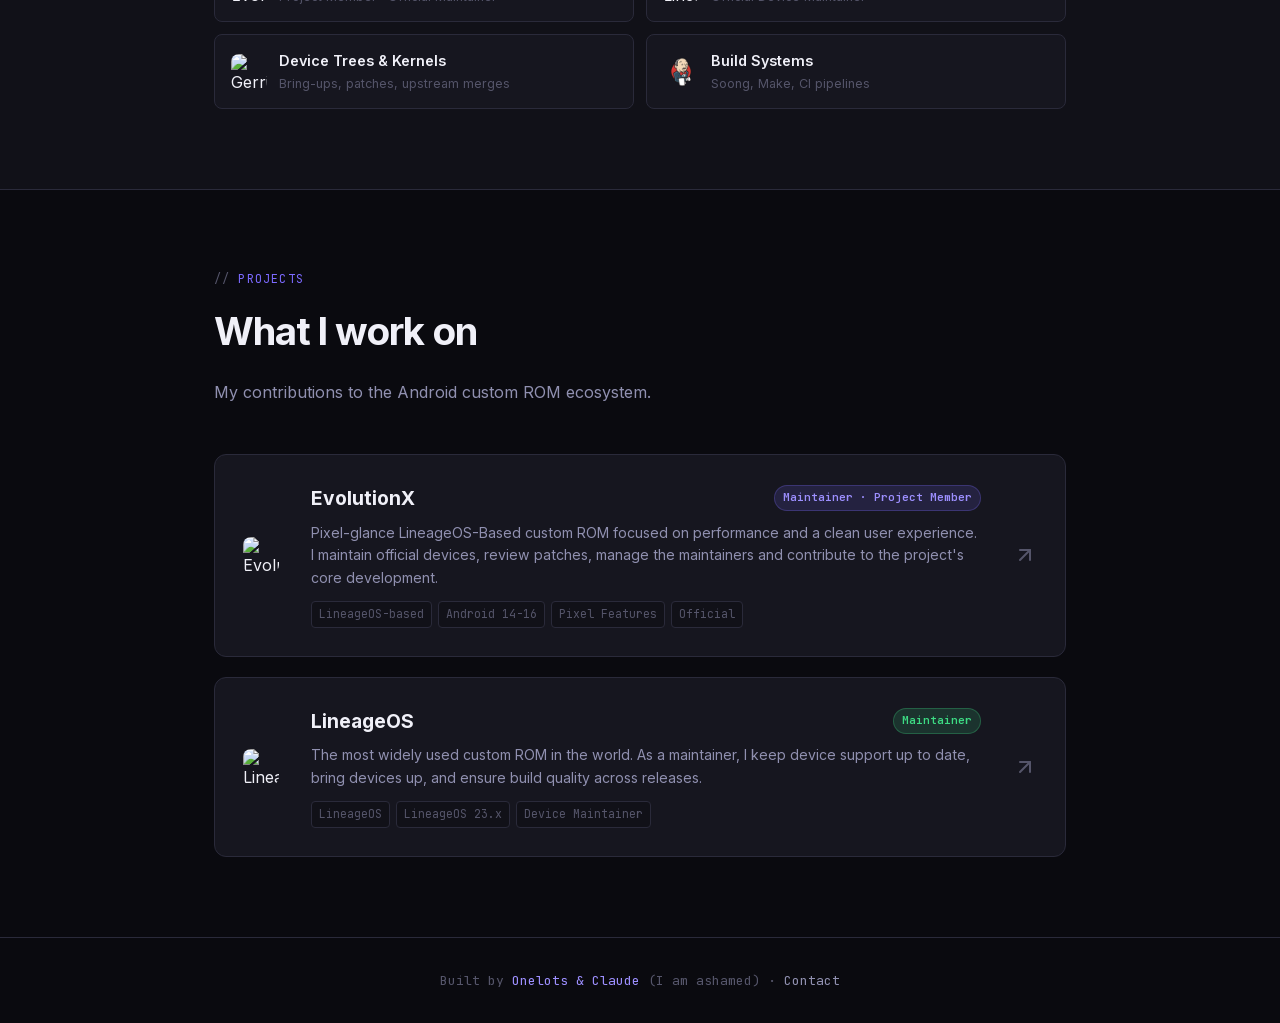
==== commit ab749441: "www: Make the mobile menu keyboard and screen reader friendly Change-Id: I833c5efbe9a45efa0734368001" ====
--- a/index.html
+++ b/index.html
@@ -11,9 +11,11 @@
     <meta property="og:url" content="https://onelots.org/index.html">
     <meta property="og:title" content="Onelots — Android ROM Maintainer">
     <meta property="og:description" content="Maintainer for EvolutionX and LineageOS. Building better Android, one commit at a time.">
-    <meta property="og:image" content="https://github.com/onelots.png">
-    <meta property="og:image:width" content="460">
-    <meta property="og:image:height" content="460">
+    <meta property="og:image" content="https://onelots.org/img/og.jpg">
+    <meta property="og:image:width" content="1200">
+    <meta property="og:image:height" content="630">
+    <meta property="og:image:alt" content="Onelots — Android ROM Maintainer">
+    <meta name="twitter:card" content="summary_large_image">
     <meta property="og:locale" content="en_US">
 
     <meta name="theme-color" content="#0a0a0f">
@@ -55,7 +57,7 @@
                     <li><a href="https://github.com/onelots" target="_blank" class="nav-cta">GitHub</a></li>
                 </ul>
             </nav>
-            <button class="mobile-menu-btn" id="mobileMenuBtn" aria-label="Menu">
+            <button class="mobile-menu-btn" id="mobileMenuBtn" aria-label="Menu" aria-expanded="false" aria-controls="mobileNav">
                 <svg class="feather" width="24" height="24" aria-hidden="true"><use href="#i-menu"/></svg>
             </button>
         </div>
@@ -304,16 +306,16 @@
         const mobileMenuBtn = document.getElementById('mobileMenuBtn');
         const mobileNav = document.getElementById('mobileNav');
         const mobileClose = document.getElementById('mobileClose');
-        mobileMenuBtn.addEventListener('click', () => { mobileNav.classList.add('active'); document.body.style.overflow = 'hidden'; });
-        mobileClose.addEventListener('click', () => { mobileNav.classList.remove('active'); document.body.style.overflow = ''; });
-        document.querySelectorAll('.mobile-nav a').forEach(l => l.addEventListener('click', () => { mobileNav.classList.remove('active'); document.body.style.overflow = ''; }));
-        document.querySelectorAll('a[href^="#"]').forEach(a => {
-            a.addEventListener('click', function(e) {
-                e.preventDefault();
-                const t = document.querySelector(this.getAttribute('href'));
-                if (t) window.scrollTo({ top: t.offsetTop - 80, behavior: 'smooth' });
-            });
-        });
+        const setMenu = open => {
+            mobileNav.classList.toggle('active', open);
+            mobileMenuBtn.setAttribute('aria-expanded', open);
+            document.body.style.overflow = open ? 'hidden' : '';
+            (open ? mobileClose : mobileMenuBtn).focus();
+        };
+        mobileMenuBtn.addEventListener('click', () => setMenu(true));
+        mobileClose.addEventListener('click', () => setMenu(false));
+        document.querySelectorAll('.mobile-nav a').forEach(l => l.addEventListener('click', () => setMenu(false)));
+        document.addEventListener('keydown', e => { if (e.key === 'Escape' && mobileNav.classList.contains('active')) setMenu(false); });
     </script>
 </body>
 </html>
--- a/css/style.css
+++ b/css/style.css
@@ -51,6 +51,12 @@
 
 html {
     scroll-behavior: smooth;
+    scroll-padding-top: 80px;
+}
+
+:focus-visible {
+    outline: 2px solid var(--accent-light);
+    outline-offset: 2px;
 }
 
 body {
@@ -622,8 +628,9 @@
    INFO ITEMS (skills, etc)
 ============================================ */
 .info-list {
-    display: flex;
-    flex-direction: column;
+    grid-column: 1 / -1;
+    display: grid;
+    grid-template-columns: repeat(auto-fit, minmax(300px, 1fr));
     gap: 12px;
 }
 
@@ -966,25 +973,8 @@
     transform: translate(3px, -3px);
 }
 
-.service-status {
-    display: inline-flex;
-    align-items: center;
-    gap: 6px;
-    font-family: var(--font-mono);
-    font-size: 0.72rem;
-    color: var(--green);
-    background: var(--green-glow);
-    border: 1px solid #3ddc8433;
-    padding: 3px 10px;
-    border-radius: 100px;
-}
-
-.service-status .dot {
-    width: 6px;
-    height: 6px;
-    background: var(--green);
-    border-radius: 50%;
-    animation: pulse 2s infinite;
+.service-badge {
+    margin-left: auto;
 }
 
 /* ============================================
@@ -1519,6 +1509,23 @@
     flex-shrink: 0;
 }
 
+.device-builds {
+    display: flex;
+    gap: 12px;
+    flex-wrap: wrap;
+}
+
+.device-builds a {
+    font-size: 0.72rem;
+    font-family: var(--font-mono);
+    color: var(--accent-light);
+    text-decoration: none;
+}
+
+.device-builds a:hover {
+    text-decoration: underline;
+}
+
 .device-aka {
     border-top: 1px solid var(--border);
     padding-top: 10px;
@@ -1646,3 +1653,12 @@
     .devices-grid { grid-template-columns: 1fr; }
     .devices-stats { gap: 20px; }
 }
+
+@media (prefers-reduced-motion: reduce) {
+    *, *::before, *::after {
+        animation-duration: 0.01ms !important;
+        animation-iteration-count: 1 !important;
+        transition-duration: 0.01ms !important;
+        scroll-behavior: auto !important;
+    }
+}
